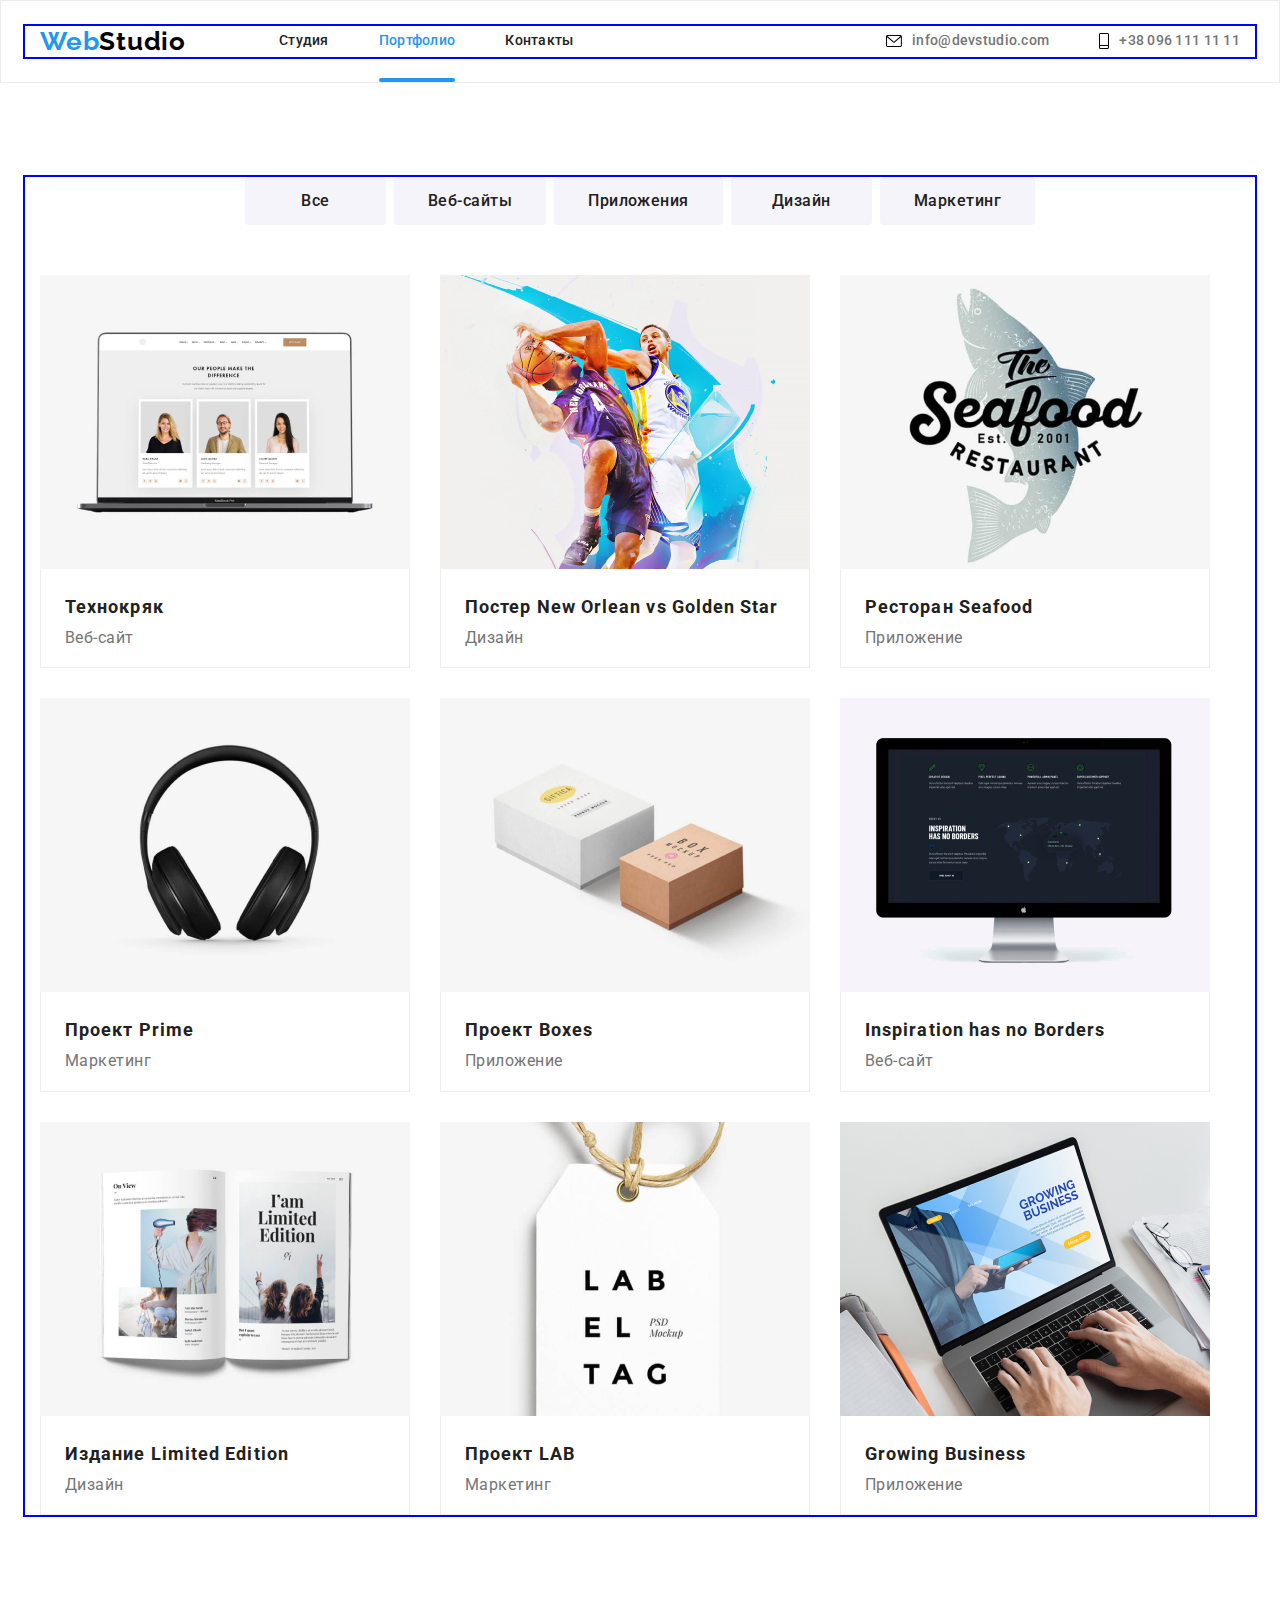
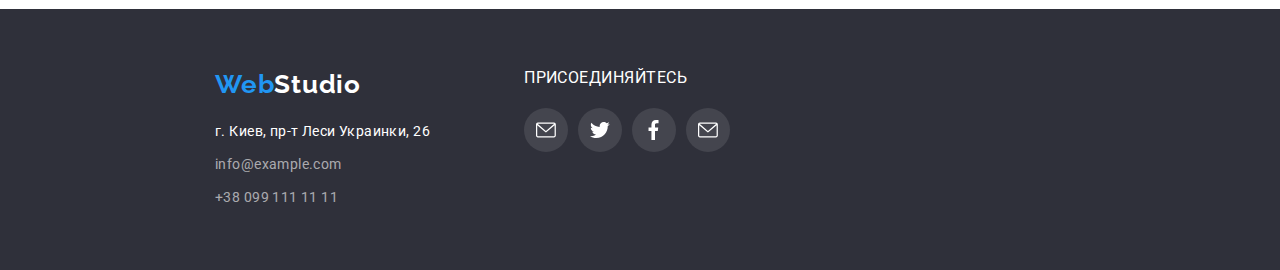
==== portfolio.html @ 979e373e "6 дз" ====
<!DOCTYPE html>
<html lang="ru">
  <head>
    <meta charset="UTF-8" />
    <meta http-equiv="X-UA-Compatible" content="IE=edge" />
    <meta name="viewport" content="width=device-width, initial-scale=1.0" />
    <title>Document</title>
    <link
      rel="stylesheet"
      href="https://cdnjs.cloudflare.com/ajax/libs/modern-normalize/1.1.0/modern-normalize.min.css"
    />
    <link
      href="https://fonts.googleapis.com/css2?family=Raleway:wght@700&family=Roboto:wght@400;500;700;900&display=swap"
      rel="stylesheet"
    />
    <link rel="stylesheet" href="./css/styles.css" />
  </head>

  <body>
    <header class="section header">
      <div class="container header-box">
        <nav class="nav-box">
          <a href="./index.html" class="logo">
            Web<span class="accent-head">Studio</span>
          </a>

          <ul class="site-nav list">
            <li class="site-nav item">
              <a href="./index.html" class="link">Студия</a>
            </li>
            <li class="site-nav item">
              <a href="./portfolio.html" class="link active">Портфолио</a>
            </li>
            <li class="site-nav item"><a href="" class="link">Контакты</a></li>
          </ul>
        </nav>

        <ul class="contact-nav list">
          <li class="contact-nav item">
            <svg class="contact-icon">
              <use href="./images/icons.svg#email"></use>
            </svg>
            <a href="info@devstudio.com" class="link">info@devstudio.com</a>
          </li>
          <li class="contact-nav item">
            <svg class="contact-icon phone">
              <use href="./images/icons.svg#phone"></use>
            </svg>
            <a href="tel:+380991111111" class="link">+38 096 111 11 11</a>
          </li>
        </ul>
      </div>
    </header>

    <main>
      <section class="section">
        <div class="container">
          <ul class="menu-nav list">
            <li class="item">
              <button type="button" class="button menu">Все</button>
            </li>
            <li class="item">
              <button type="button" class="button menu">Веб-сайты</button>
            </li>
            <li class="item">
              <button type="button" class="button menu">Приложения</button>
            </li>
            <li class="item">
              <button type="button" class="button menu">Дизайн</button>
            </li>
            <li class="item">
              <button type="button" class="button menu">Маркетинг</button>
            </li>
          </ul>

          <ul class="portfolio-examples list">
            <li class="item">
              <div class="img-wrap">
                <p class="text-overlay">
                  Технокряк это современная площадка распространения
                  коронавируса. Компании используют эту платформу для цифрового
                  шпионажа и атак на защищённые сервера конкурентов.
                </p>
                <img
                  src="./images/technokryak.jpg"
                  alt="Фото проекта"
                  width="370px"
                />
              </div>
              <div class="portfolio-examples-box">
                <h2 class="examples-list title">Технокряк</h2>
                <p class="text">Веб-сайт</p>
              </div>
            </li>

            <li class="item">
              <div class="img-wrap">
                <p class="text-overlay">
                  Технокряк это современная площадка распространения
                  коронавируса. Компании используют эту платформу для цифрового
                  шпионажа и атак на защищённые сервера конкурентов.
                </p>
                <img
                  src="./images/poster-neworlean.jpg"
                  alt="Фото проекта"
                  width="370px"
                />
              </div>
              <div class="portfolio-examples-box">
                <h2 class="examples-list title">
                  Постер New Orlean vs Golden Star
                </h2>
                <p class="text">Дизайн</p>
              </div>
            </li>

            <li class="item">
              <div class="img-wrap">
                <p class="text-overlay">
                  Технокряк это современная площадка распространения
                  коронавируса. Компании используют эту платформу для цифрового
                  шпионажа и атак на защищённые сервера конкурентов.
                </p>
                <img
                  src="./images/restaurant-seafood.jpg"
                  alt="Фото проекта"
                  width="370px"
                />
              </div>
              <div class="portfolio-examples-box">
                <h2 class="examples-list title">Ресторан Seafood</h2>
                <p class="text">Приложение</p>
              </div>
            </li>

            <li class="item">
              <div class="img-wrap">
                <p class="text-overlay">
                  Технокряк это современная площадка распространения
                  коронавируса. Компании используют эту платформу для цифрового
                  шпионажа и атак на защищённые сервера конкурентов.
                </p>
                <img
                  src="./images/project-prime.jpg"
                  alt="Фото проекта"
                  width="370px"
                />
              </div>
              <div class="portfolio-examples-box">
                <h2 class="examples-list title">Проект Prime</h2>
                <p class="text">Маркетинг</p>
              </div>
            </li>

            <li class="item">
              <div class="img-wrap">
                <p class="text-overlay">
                  Технокряк это современная площадка распространения
                  коронавируса. Компании используют эту платформу для цифрового
                  шпионажа и атак на защищённые сервера конкурентов.
                </p>
                <img
                  src="./images/project-boxes.jpg"
                  alt="Фото проекта"
                  width="370px"
                />
              </div>
              <div class="portfolio-examples-box">
                <h2 class="examples-list title">Проект Boxes</h2>
                <p class="text">Приложение</p>
              </div>
            </li>

            <li class="item">
              <div class="img-wrap">
                <p class="text-overlay">
                  Технокряк это современная площадка распространения
                  коронавируса. Компании используют эту платформу для цифрового
                  шпионажа и атак на защищённые сервера конкурентов.
                </p>
                <img
                  src="./images/inspirations.jpg"
                  alt="Фото проекта"
                  width="370px"
                />
              </div>
              <div class="portfolio-examples-box">
                <h2 class="examples-list title">Inspiration has no Borders</h2>
                <p class="text">Веб-сайт</p>
              </div>
            </li>

            <li class="item">
              <div class="img-wrap">
                <p class="text-overlay">
                  Технокряк это современная площадка распространения
                  коронавируса. Компании используют эту платформу для цифрового
                  шпионажа и атак на защищённые сервера конкурентов.
                </p>
                <img
                  src="./images/limited-edition.jpg"
                  alt="Фото проекта"
                  width="370px"
                />
              </div>
              <div class="portfolio-examples-box">
                <h2 class="examples-list title">Издание Limited Edition</h2>
                <p class="text">Дизайн</p>
              </div>
            </li>

            <li class="item">
              <div class="img-wrap">
                <p class="text-overlay">
                  Технокряк это современная площадка распространения
                  коронавируса. Компании используют эту платформу для цифрового
                  шпионажа и атак на защищённые сервера конкурентов.
                </p>
                <img src="./images/lab.jpg" alt="Фото проекта" width="370px" />
              </div>
              <div class="portfolio-examples-box">
                <h2 class="examples-list title">Проект LAB</h2>
                <p class="text">Маркетинг</p>
              </div>
            </li>

            <li class="item">
              <div class="img-wrap">
                <p class="text-overlay">
                  Технокряк это современная площадка распространения
                  коронавируса. Компании используют эту платформу для цифрового
                  шпионажа и атак на защищённые сервера конкурентов.
                </p>
                <img
                  src="./images/growing-business.jpg"
                  alt="Фото проекта"
                  width="370px"
                />
              </div>
              <div class="portfolio-examples-box">
                <h2 class="examples-list title">Growing Business</h2>
                <p class="text">Приложение</p>
              </div>
            </li>
          </ul>
        </div>
      </section>
    </main>

    <footer class="section footer">
      <div class="footmain">
        <div class="ooteradress">
          <a href="./index.html" class="logo footer">
            Web<span class="accent-footer">Studio</span>
          </a>
          <address class="address">
            <p class="item">г. Киев, пр-т Леси Украинки, 26</p>

            <ul class="footer list">
              <li class="item">
                <a href="mailto:info@example.com" class="address-info"
                  >info@example.com</a
                >
              </li>
              <li class="item">
                <a href="tel:+380991111111" class="address-info"
                  >+38 099 111 11 11</a
                >
              </li>
            </ul>
          </address>
        </div>
        <div class="footericons">
          <p class="textfooter">ПРИСОЕДИНЯЙТЕСЬ</p>
          <div class="diviconspeople">
            <a class="iconlink icfot" href="https:/google.com">
              <svg class="people-icon">
                <use href="./images/icons.svg#email"></use>
              </svg>
            </a>
            <a class="iconlink icfot" href="https:/google.com">
              <svg class="people-icon">
                <use href="./images/icons.svg#twitter"></use>
              </svg>
            </a>

            <a class="iconlink icfot" href="https:/google.com">
              <svg class="people-icon">
                <use href="./images/icons.svg#Facebook"></use>
              </svg>
            </a>
            <a class="iconlink icfot" href="https:/google.com">
              <svg class="people-icon">
                <use href="./images/icons.svg#email"></use>
              </svg>
            </a>
          </div>
        </div>
      </div>
    </footer>
  </body>
</html>
---- css/styles.css ----
* {
  box-sizing: content-box;
}
h1,
h2,
h3,
h4,
h5,
h6,
p {
  margin: 0;
  padding: 0;
}

img {
  display: block;
}

ul {
  list-style: none;
  margin: 0;
  padding: 0;
}

/* цвет фона белый FFFFFF */
/* основной цвет серый 757575 */
/* втооричный цвет текста  212121 */
/* 000000 2196F3 FFFFFF цвета логотипа  */
/* вторичный цвет фона #2F303A
 */

:root {
  --primary-text-color: #757575;
  --secondary-text-color: #212121;
  --accent-blue-color: #2196f3;
  --bg-color: #ffffff;
  --logo-accent-color: #000000;
  --secondary-bg-color: #2f303a;
  --background-our-team-section: #f5f4fa;
  --background-gradient: rgba(47, 48, 58, 0.4);
}

.pointer,
.button {
  cursor: pointer;
}

/* подцветка активной страницы */

.site-nav .link.active {
  position: relative;
  color: var(--accent-blue-color);
}

.site-nav .link.active::after {
  content: ""; /* обязательный элемент, чтоб работал псевдоэлемент */
  border-bottom: 4px solid #2196f3;
  position: absolute;
  width: 100%;
  left: 0;
  bottom: -33px;
  border-radius: 3px;

  /* display: block; */
}
/* .list {
  list-style: none;
} */

body {
  background-color: var(--bg-color);
  color: var(--primary-text-color);
  font-family: Roboto, sans-serif;
  letter-spacing: 0.03em;
}

.button {
  display: block;
  border-radius: 4px;
  padding: 11px 34px;
  min-width: 136px;
  border: none;

  /*  box-shadow: 0px 4px 4px rgba(0, 0, 0, 0.15) */

  color: var(--bg-color);
  background-color: var(--accent-blue-color);
  font-weight: 700;
  font-size: 16px;
  line-height: 1.88;
  letter-spacing: 0.06em;
  text-align: center;
}

.container {
  margin: 0 auto;
  width: 1200px;
  padding-left: 15px;
  padding-right: 15px;
  outline: 2px solid blue;
}

.backdrop {
  position: fixed;

  top: 0;
  left: 0;

  width: 100%;
  height: 100%;
  background-color: rgba(0, 0, 0, 0.2);
}

.backdrop.is-hidden {
  opacity: 0;
  pointer-events: none;
}
/* -----------modal-------------------------------------------- */
.modal {
  position: absolute;
  top: 50%;
  left: 50%;
  transform: translate(-50%, -50%);

  padding: 40px 39px 40px 41px;

  min-height: 581px;
  min-width: 528px;

  background-color: white;
}

.close-btn {
  position: absolute;
  top: 8px;
  right: 8px;
  display: flex;
  align-items: center;
  justify-content: center;

  width: 30px;
  height: 30px;

  background: #ffffff;
  border: 1px solid rgba(0, 0, 0, 0.1);
  border-radius: 50%;
  cursor: pointer;
}

.close-btn:hover .close-btn-icon,
.close-btn:focus .close-btn-icon {
  fill: var(--accent-blue-colour);
}

.close-btn-icon {
  transition: fill 250ms cubic-bezier(0.4, 0, 0.2, 1);
}

.modal-title {
  font-weight: 700;
  font-size: 20px;
  line-height: 1.15;
  text-align: center;
  letter-spacing: 0.03em;
  color: #212121;

  margin-bottom: 10px;
}

.form-field {
  margin-bottom: 10px;
}
.visually-hidden {
  position: absolute;
  width: 1px;
  height: 1px;
  margin: -1px;
  padding: 0;
  overflow: hidden;
  border: 0;
  clip: rect(0 0 0 0);
}

.form-input {
  width: 90%;
  height: 40px;
  padding-left: 42px;

  border: 1px solid rgba(33, 33, 33, 0.2);
  border-radius: 4px;
  transition: border-color 250ms cubic-bezier(0.4, 0, 0.2, 1);
}

.form-input:hover,
.form-input:focus {
  border-color: var(--accent-blue-colour);
}

.form-input:hover + .input-icon,
.form-input:focus + .input-icon {
  fill: var(--accent-blue-colour);
}

.form-input-text {
  font-size: 12px;
  line-height: 1.16;
  letter-spacing: 0.01em;
  margin-bottom: 4px;
  display: block;
}

.input-wraper {
  position: relative;
}

.input-icon {
  position: absolute;
  left: 12px;
  top: 50%;
  transform: translateY(-50%);

  transition: fill 250ms cubic-bezier(0.4, 0, 0.2, 1);
}
.form-text {
  width: 100%;
  min-height: 120px;

  padding: 12px 16px;

  border: 1px solid rgba(33, 33, 33, 0.2);
  border-radius: 4px;

  font-size: 12px;
  line-height: 1.16;
  letter-spacing: 0.01em;

  color: rgba(117, 117, 117, 0.5);
}

.input-check-text {
  display: flex;
  align-items: center;

  font-size: 14px;
  line-height: 1.71;
  /* identical to box height, or 171% */

  letter-spacing: 0.03em;

  color: #757575;
}

.input-check-icon-box {
  width: 16px;
  height: 16px;
  border: 2px solid #212121;
  border-radius: 2px;
  margin-right: 8px;
  display: flex;
  align-items: center;
  justify-content: center;
}

.input-check-icon {
  fill: white;
}
.input-check:checked + .input-check-text .input-check-icon-box {
  background-color: var(--accent-blue-colour);
  border: none;
}

.check-link {
  font-size: 14px;
  line-height: 1.71;
  letter-spacing: 0.03em;
  text-decoration-line: underline;

  color: #2196f3;
}

.btn-submit {
  display: block;
  margin: 0 auto;
  min-width: 200px;
  height: 50px;
  background-color: var(--accent-blue-colour);
  color: var(--bg-colour);

  font-weight: 700;
  font-size: 16px;
  line-height: 1.87;

  text-align: center;
  letter-spacing: 0.06em;

  background: #2196f3;
  box-shadow: 0px 4px 4px rgba(0, 0, 0, 0.15);
  border-radius: 4px;
  border: none;

  transition: background-color 250ms cubic-bezier(0.4, 0, 0.2, 1);
}

.btn-submit:hover,
.btn-submit:focus {
  background: #188ce8;
  cursor: pointer;
}

/*   Header css */
.section.header {
  padding-top: 25px;
  padding-bottom: 25px;
  border: 1px solid #ececec;
}
.header-box {
  display: flex;
  align-items: center;
}
.nav-box {
  display: flex;
  align-items: center;
}

.logo {
  color: var(--accent-blue-color);
  font-family: Raleway;
  font-weight: 700;
  font-size: 26px;
  line-height: 1.19;
  letter-spacing: 0.03em;
  text-decoration: none;

  display: inline-block;
  margin-right: 93px;
}

.accent-head {
  color: var(--logo-accent-color);
}

.site-nav {
  display: flex;
  align-items: center;
}

.site-nav.item:not(:last-child) {
  margin-right: 50px;
}

.site-nav .link {
  color: var(--secondary-text-color);
  font-weight: 500;
  font-size: 14px;
  line-height: 1.14;
  letter-spacing: 0.02em;
  text-decoration: none;
  transition: color 250ms cubic-bezier(0.4, 0, 0.2, 1);
}

.site-nav .link:hover,
.site-nav .link:focus {
  color: var(--accent-blue-color);
}

.contact-nav {
  display: flex;
  margin-left: auto;
  align-items: center;
}

.contact-nav.item:not(:last-child) {
  margin-right: 50px;
}

.contact-nav .link {
  color: var(--primary-text-color);
  font-weight: 500;
  font-size: 14px;
  line-height: 1.14;
  letter-spacing: 0.02em;
  text-decoration: none;
  transition: color 250ms cubic-bezier(0.4, 0, 0.2, 1);
}
.contact-nav svg {
  transition: fill 250ms cubic-bezier(0.4, 0, 0.2, 1);
}

.contact-nav.item:hover a,
.contact-nav.item:hover {
  fill: var(--accent-blue-color);
  color: var(--accent-blue-color);
}

.contact-icon {
  height: 12px;
  width: 16px;
  margin-right: 10px;
}
.phone {
  height: 16px;
  width: 10px;
}
.contact-icon:hover {
  fill: var(--accent-blue-color);
}

/*   hero */
.hero-title {
  margin: 0 auto;
  max-width: 619px;
  margin-bottom: 30px;

  color: var(--bg-color);

  font-weight: 900;
  font-size: 44px;
  line-height: 1.36;
  text-align: center;
  letter-spacing: 0.06em;
  text-transform: uppercase;
}

.hero.section {
  padding-top: 200px;
  padding-bottom: 200px;
  background-image: linear-gradient(
      to right,
      rgba(47, 48, 58, 0.4),
      rgba(47, 48, 58, 0.4)
    ),
    url(../images/backmainy.png);
}

.button.hero-btn {
  margin: 0 auto;
  transition: background-color 250ms cubic-bezier(0.4, 0, 0.2, 1);
}

.button.hero-btn:hover {
  background-color: #188ce8;
}

/*   section */
.svgformaticon {
  width: 70px;
  height: 65px;
  margin-top: 25px;
  margin-right: 100px;
  margin-left: 100px;
}
.backsvg {
  display: flex;
  background-color: #f5f4fa;
  border-radius: 4px;
  width: 270px;
  height: 120px;
  justify-content: center;
  margin-bottom: 30px;
}
.section.features {
  padding-top: 94px;
  padding-bottom: 47px;
}

.features.list {
  display: flex;
  padding-top: 0px;
  padding-bottom: 0px;
  justify-content: space-between;
}

.features-list-title {
  color: var(--secondary-text-color);
  font-weight: 700;
  font-size: 14px;
  line-height: 1.14;
  letter-spacing: 0.03em;
  text-transform: uppercase;
  margin-bottom: 10px;
}

.features .text {
  font-size: 14px;
  line-height: 1.71;
  letter-spacing: 0.03em;
  max-width: 270px;
}

/*   what we can */
.what-we-do.section {
  padding-top: 47px;
  padding-bottom: 94px;
}

.what-we-do-title {
  color: var(--secondary-text-color);
  font-weight: 700;
  font-size: 36px;
  line-height: 1.17;
  text-align: center;
  letter-spacing: 0.03em;

  margin: 0 auto;
  margin-bottom: 50px;
}

.what-we-do.list {
  display: flex;
  /*   justify-content: space-between; */
  margin-left: -30px;
}

.what-we-do.item {
  flex-basis: cacl((100% / 4) - 30px);
  margin-left: 30px;
  position: relative;
}
.what-we-do.text {
  display: flex;
  position: absolute;
  width: 100%;
  height: 70px;
  background-color: rgba(47, 48, 58, 0.8);
  color: #ffffff;
  font-weight: bold;
  font-size: 14px;
  bottom: 0px;
  justify-content: center;
  align-items: center;
}
/*------------------------------------------------------------ our-team----------------------------------------------------------------- */
.section.our-team {
  padding-top: 94px;
  padding-bottom: 94px;
}

.our-team {
  background-color: var(--background-our-team-section);
}
.ourteam {
  width: 270px;
  height: 428;
  box-shadow: 0px 2px 1px 0px #00000033, 0px 1px 1px 0px #00000024,
    0px 1px 3px 0px #0000001f;
}

.our-team-list {
  display: flex;
  align-items: center;

  /* padding-top: 0px;
  padding-bottom: 0px; */
  /* padding-bottom: 30px; */
  /* justify-content: space-between; */
}

.our-team .item {
  background-color: var(--bg-color);
  border-radius: 0px 0px 4px 4px;
  padding-bottom: 30px;
}

.ourteam-list {
  margin-bottom: 30px;
}

.our-team .item + .item {
  margin-left: 30px;
}

.our-team-title {
  color: var(--secondary-text-color);

  font-weight: 700;
  font-size: 36px;
  line-height: 1.17;
  text-align: center;
  letter-spacing: 0.03em;

  margin-bottom: 50px;
}

.our-team .title {
  color: var(--secondary-text-color);

  font-weight: 500;
  font-size: 16px;
  line-height: 1.19;
  text-align: center;
  letter-spacing: 0.03em;
  margin-bottom: 10px;
}
.our-team .text {
  font-size: 16px;
  line-height: 1.9;
  text-align: center;
  letter-spacing: 0.03em;
}
.our-team-box {
  padding-top: 30px;
}

.iconspeople .text {
  display: flex;
  width: 244px;
}
.people-icon {
  display: block;
  width: 20px;
  height: 20px;
  margin: 10px;
}
.iconlink {
  fill: #afb1b8;
  width: 44px;
  height: 44px;
  display: flex;
  justify-content: center;
  align-items: center;
  border-radius: 50%;
  margin-right: 10px;
  transition: background-color 250ms cubic-bezier(0.4, 0, 0.2, 1),
    fill 250ms cubic-bezier(0.4, 0, 0.2, 1);
}
.iconlink:last-child {
  margin-right: 0;
}
.iconlink:hover,
.iconlink:focus {
  background-color: #2196f3;
  fill: #ffffff;
}

.diviconspeople {
  display: flex;
  justify-content: center;
}

/* .our-team.img {
  margin-bottom: 30px;
} */
/*------------------------------------------------------------ footer----------------------------------------------------------------- */

.section.footer {
  padding-top: 60px;
  padding-bottom: 60px;
  background-color: var(--secondary-bg-color);
}
.logo.footer {
  margin-bottom: 20px;
  padding-top: 0;
  padding-bottom: 0px;
}

.section.footer {
  display: flex;
  padding: 60px 215px;
}

.footmain {
  display: flex;
}

.footer .list {
  padding-top: 0;
  padding-bottom: 0px;
}
.address {
  color: var(--bg-color);

  font-style: normal;
  font-size: 14px;
  line-height: 1.71;
  letter-spacing: 0.03em;
}

.address .item {
  margin-bottom: 9px;
}

.footer .item {
  margin-bottom: 9px;
}

.footer .item:last-child {
  margin-bottom: 0;
}

.address-info {
  color: rgba(255, 255, 255, 0.6);

  font-size: 14px;
  line-height: 1.71;
  letter-spacing: 0.03em;
  text-decoration: none;
  transition: color 250ms cubic-bezier(0.4, 0, 0.2, 1);
}

.address-info:hover,
.address-info:focus {
  color: var(--accent-blue-color);
}

.accent-footer {
  color: var(--bg-color);
}

.connect-footer {
  font-size: 14px;
  color: #ffffff;
}

.textfooter {
  font-weight: 700px;
  color: #ffffff;
  display: inline-block;
  padding-bottom: 20px;
}

.fticonlist {
  display: flex;
}
.footericons {
  padding-left: 70px;
}
.icfot {
  fill: #ffffff;
  background: rgba(255, 255, 255, 0.1);
  width: 44px;
  height: 44px;
  border-radius: 50%;
  margin-right: 10px;
}
/* --------footer-form-------------- */
.subscription-form {
  width: 570px;
  height: 86px;
  margin-left: 93px;
}

.subscription-form-title {
  font-weight: 700;
  font-size: 14px;
  line-height: 1.14;
  letter-spacing: 0.03em;
  text-transform: uppercase;

  color: #ffffff;

  margin-bottom: 20px;
}

.subscription-form-input {
  font-size: 16px;
  line-height: 1.25;
  letter-spacing: 0.03em;
  color: rgba(255, 255, 255, 0.6);
  padding-left: 16px;
  display: flex;
  align-items: center;

  width: 358px;
  height: 50px;
  background: #2f303a;

  border: 1px solid rgba(255, 255, 255, 0.3);
  border-radius: 4px;
}

.subscription-form-flex {
  display: flex;
  align-items: center;
}

.subscription-submit-btn {
  display: flex;
  align-items: center;
  justify-content: center;

  width: 200px;
  height: 50px;

  margin-left: 12px;

  background: #2196f3;
  box-shadow: 0px 4px 4px rgba(0, 0, 0, 0.15);
  border-radius: 4px;
  border: none;
}

.subscription-form-icon {
  margin-left: 10px;
  fill: #ffffff;
}

.subscription-submit-btn:hover,
.subscription-submit-btn:focus {
  background: #188ce8;

  cursor: pointer;
}

.subscription-submit-btn-text {
  font-family: Roboto;
  font-style: normal;
  font-weight: bold;
  font-size: 16px;
  line-height: 1.87;
  text-align: center;
  letter-spacing: 0.06em;
  color: #ffffff;
}
/*------------------------------------------------------------ partners----------------------------------------------------------------- */

.partners-list {
  display: flex;
  justify-content: space-around;
}

.hpartners {
  margin-top: 94px;
  margin-bottom: 50px;
}

.partners-div {
  margin: auto;
  margin-bottom: 94px;
}
.partners-item {
  height: 92px;
  width: 170px;
  display: flex;
  align-items: center;
  justify-content: center;
  border: 1px solid #afb1b8;
  box-sizing: border-box;
  border-radius: 4px;
  transition: border 250ms cubic-bezier(0.4, 0, 0.2, 1);
}
.partners-item svg {
  transition: fill 250ms cubic-bezier(0.4, 0, 0.2, 1);
}

.partners-item:hover svg,
.partners-item:hover {
  fill: #2196f3;
  border-color: #2196f3;
  box-sizing: border-box;
  border-radius: 4px;
}

.partners {
  color: var(--secondary-text-color);
  font-weight: 700;
  font-size: 36px;
  line-height: 1.17;
  text-align: center;
  letter-spacing: 0.03em;

  margin: 0 auto;
  margin-bottom: 50px;
}
.partners-svg {
  fill: #afb1b8;
  width: 106px;
  height: 60px;
}
/*------------------------------------------------------------ PORTFOLIO----------------------------------------------------------------- */

/*------------------------------------------------------------ menu-nav----------------------------------------------------------------- */

.menu-nav {
  display: flex;
  justify-content: center;
  margin-bottom: 50px;
}
.button.menu {
  display: block;
  min-width: 73px;
  transition: color 250ms cubic-bezier(0.4, 0, 0.2, 1),
    background-color 250ms cubic-bezier(0.4, 0, 0.2, 1);

  color: var(--secondary-text-color);
  background-color: var(--background-our-team-section);
  /* cursor: pointer; */
  font-weight: 500;
  font-size: 16px;
  line-height: 1.63;
  letter-spacing: 0.03em;
  text-align: center;
  border-radius: 4px;
}

.portfolio-examples.list .item:hover {
  box-shadow: 1px 4px 6px 0px #00000029, 0px 4px 4px 0px #0000000f,
    0px 1px 1px 0px #0000001f;
}
.menu-nav .item:not(:last-child) {
  margin-right: 8px;
}

.button.menu:hover,
.button.menu:focus {
  color: var(--bg-color);
  background-color: var(--accent-blue-color);
}

.section {
  padding-top: 94px;
  padding-bottom: 94px;
}
.portfolio-examples {
  display: flex;
  flex-wrap: wrap;
}

/* .portfolio-examples .items {
  margin-left: 30px;
  margin-bottom: 30px;
  flex-basis: calc(100% / 3) - 30px;
  
} */

.portfolio-examples .item {
  margin-right: 30px;
  margin-bottom: 30px;
}

/*  border: 1px solid #eeeeee; */ /* не поимаю почему ломаеться когда подключаю */

.portfolio-examples .item:nth-child(3n) {
  margin-right: 0;
}

.portfolio-examples .item:nth-last-child(-n + 3) {
  margin-bottom: 0px;
}

.img-wrap {
  position: relative;
  overflow: hidden;
}

.text-overlay {
  position: absolute;
  background-color: #2196f3e5;
  top: 0;
  left: 0;
  transform: translateY(100%);
  height: 100%;
  opacity: 1;
  transition: transform 300ms linear;
  color: #ffffff;
  padding: 63px 24px;
  font-size: 18px;
  line-height: 1.56;
  letter-spacing: 0.03em;
}

.portfolio-examples .item:hover .text-overlay {
  opacity: 90%;
  transform: translateY(0);
}

.examples-list.title {
  color: var(--secondary-text-color);

  font-weight: 700;
  font-size: 18px;
  line-height: 2;
  letter-spacing: 0.06em;

  margin-bottom: 4px;
}

.examples .text {
  color: var(--primary-text-color);
  font-size: 16px;
  line-height: 1.87;
  letter-spacing: 0.03em;
}

.portfolio-examples-box {
  padding-top: 20px;
  padding-left: 24px;
  padding-right: 24px;
  padding-bottom: 20px;
  border-bottom: 1px solid #eeeeee;
  border-left: 1px solid #eeeeee;
  border-right: 1px solid #eeeeee;
}
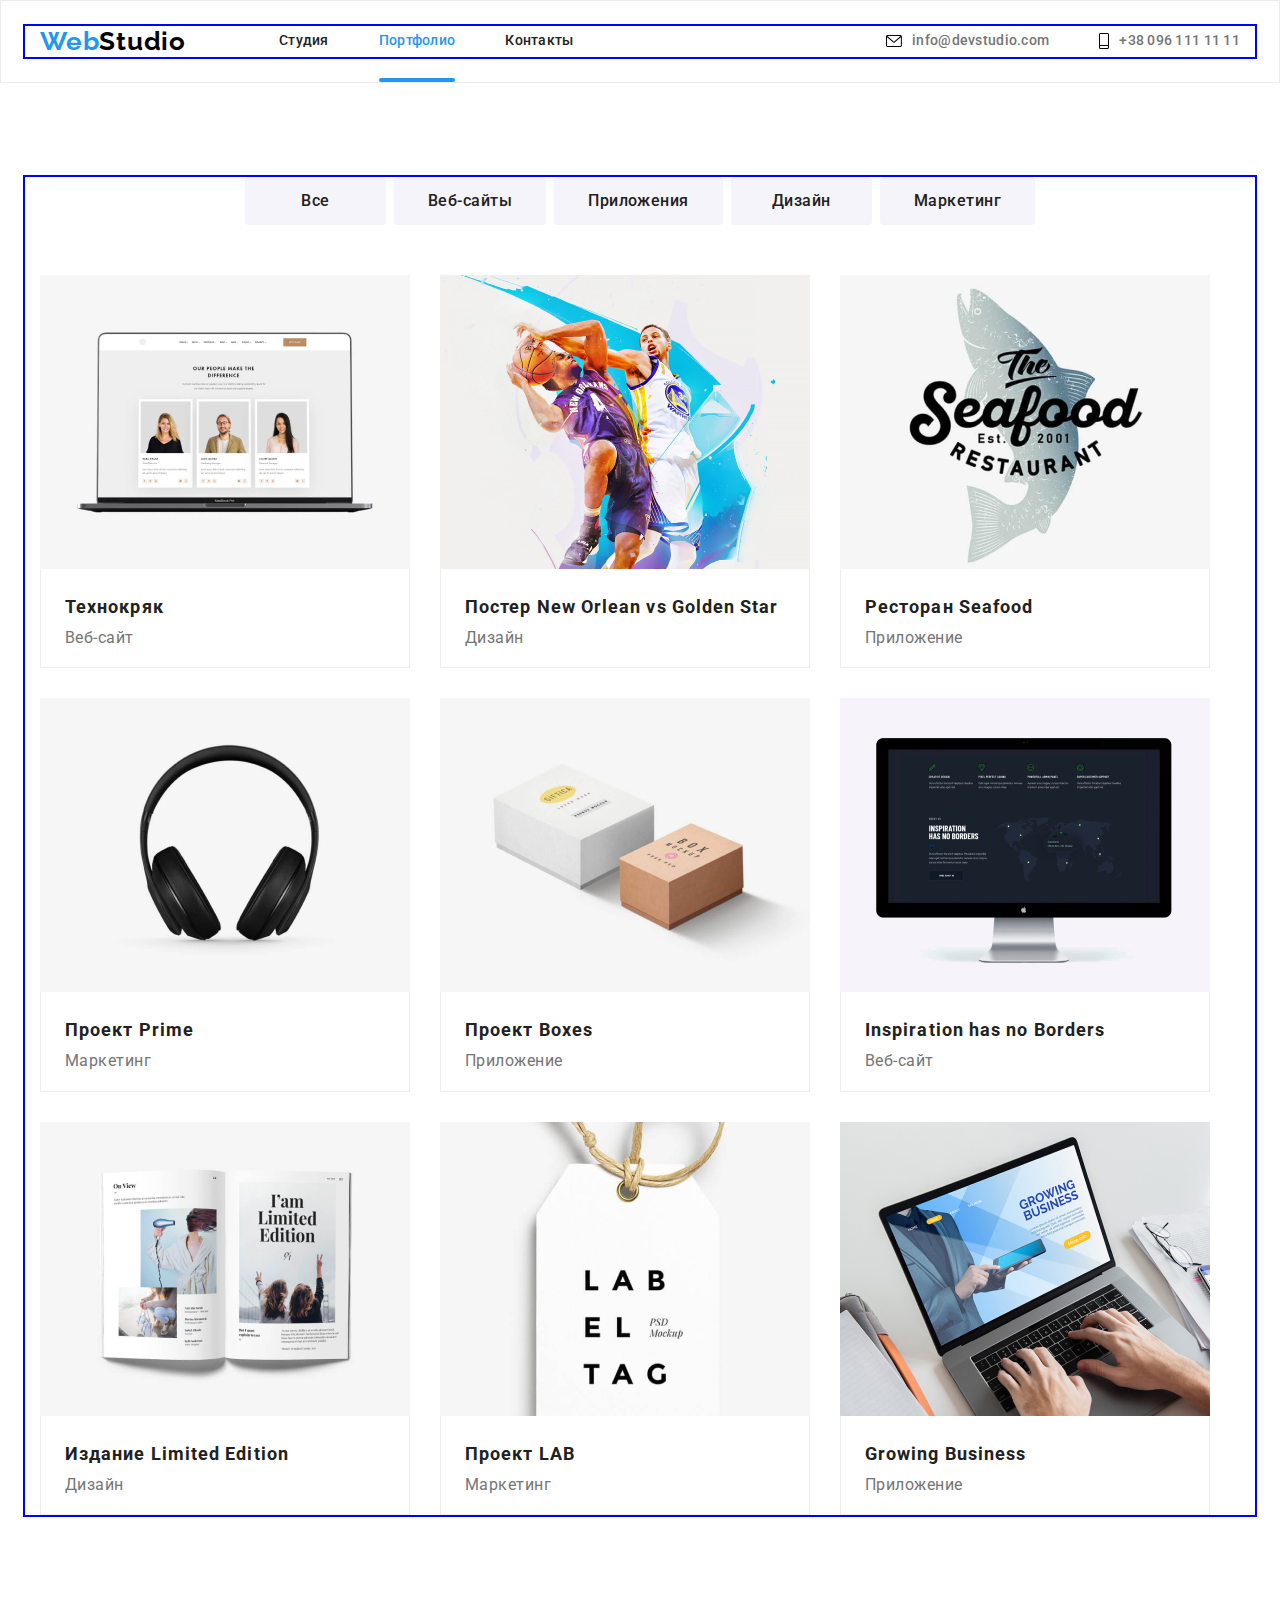
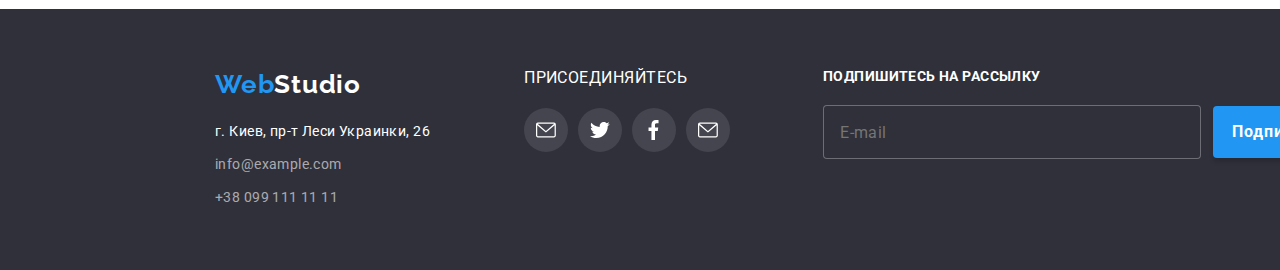
==== commit 765dec0b: "исправил фут" ====
--- a/portfolio.html
+++ b/portfolio.html
@@ -295,6 +295,25 @@
               </svg>
             </a>
           </div>
+            </div>
+                <div>
+                <form action="" method="GET" class="subscription-form">
+            <h3 class="subscription-form-title">Подпишитесь на рассылку</h3>
+            <div class="subscription-form-flex">
+              <div class="subscription-form-field">
+                <label for="subscription-email" class="subscription-form-input-text"></label>
+                <input type="email" name="user-email" id="subscription-email" placeholder="E-mail" class="subscription-form-input">
+              </div>
+            
+              <button type="submit" class="subscription-submit-btn">
+                <span class="subscription-submit-btn-text">Подписаться</span>
+                <svg width="24" height="24" class="subscription-form-icon">
+                  <use href="./images/sprite.svg#icon-icon-send-1"></use>
+                </svg>
+              </button>
+            </div>
+                </form>
+                </div>
         </div>
       </div>
     </footer>
